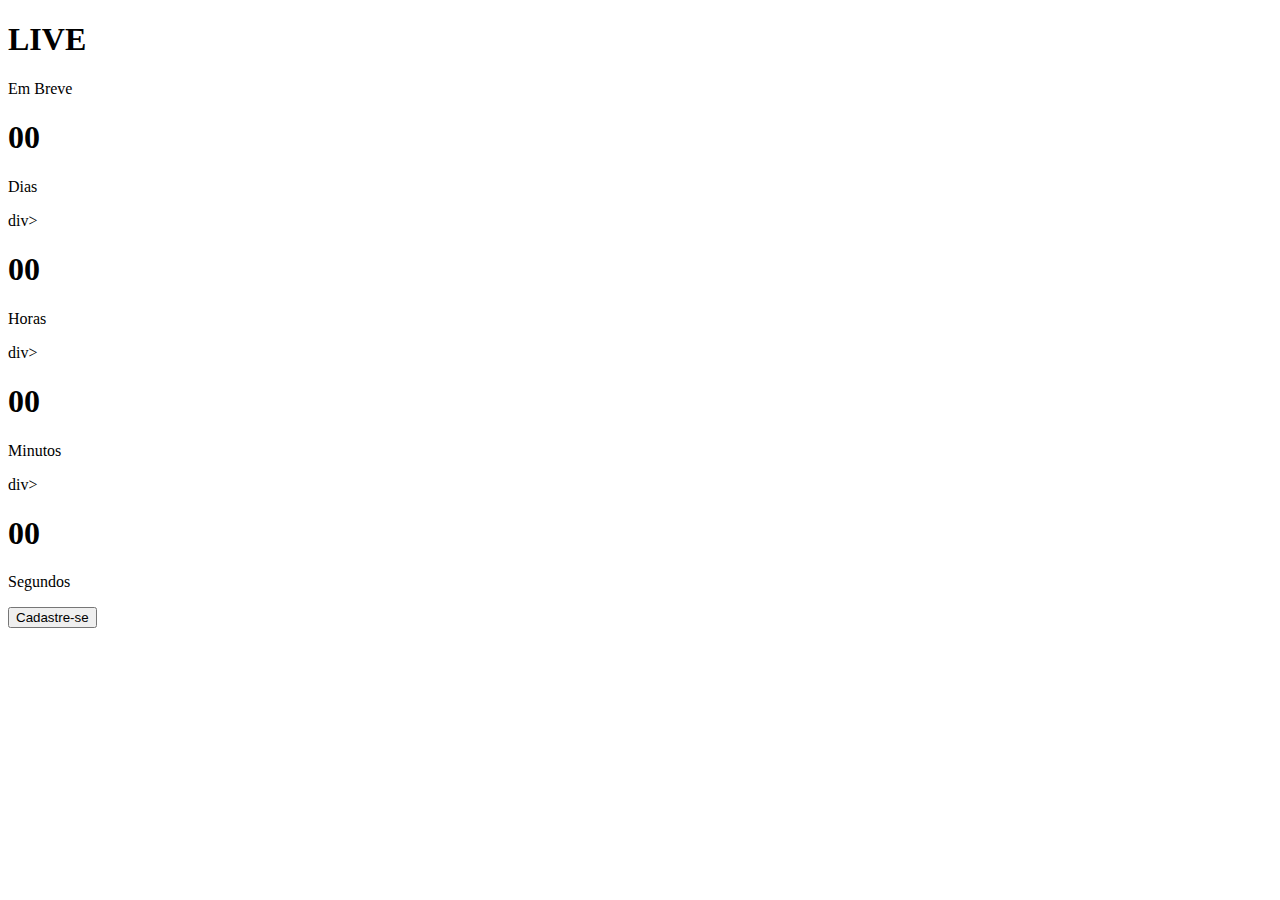
==== projeto_3/index.html @ 9d01b9fc "Js" ====
<!DOCTYPE html>
<html lang="en">
<head>
    <meta charset="UTF-8">
    <meta name="viewport" content="width=device-width, initial-scale=1.0">
    <link rel="stylesheet" href="css/style.css">
    <script src="js/scrept.js"></script>
    <title>Cronometro</title>
</head>
<body>
    <div class="container">
        <div class="title">
            <h1>LIVE</h1>
            <P>Em Breve</P>
        </div>

        <div class="contdown">
            <div>
                <h1 id="dias">00</h1>
                <p>Dias</p>
            </div>
            div>
                <h1 id="horas">00</h1>
                <p>Horas</p>
            </div>
            div>
                <h1 id="minutos">00</h1>
                <p>Minutos</p>
            </div>
            div>
                <h1 id="segundos">00</h1>
                <p>Segundos</p>
            </div>
            <button>Cadastre-se</button>
        </div>
    </div>
</body>
</html>
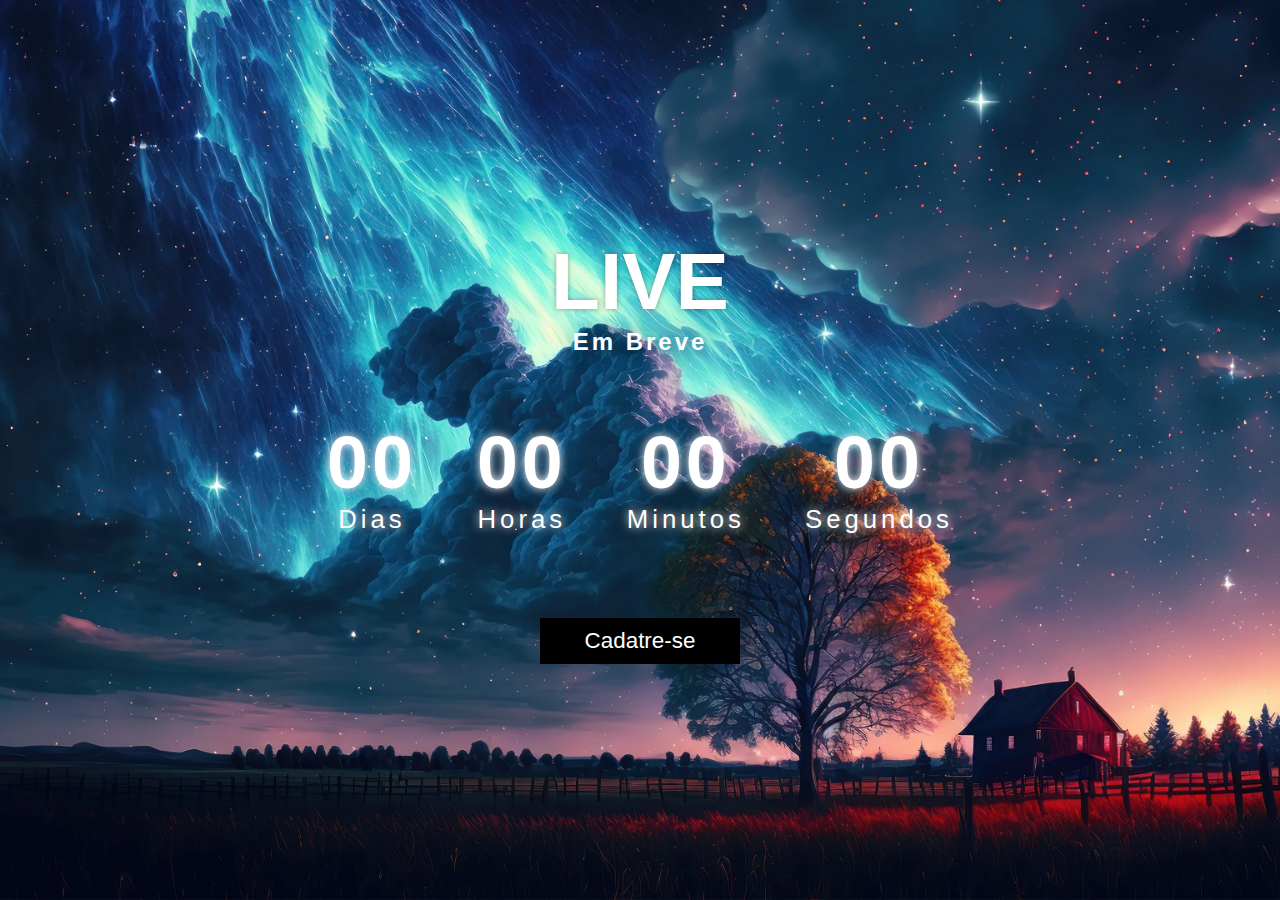
==== commit 52af6270: "js" ====
--- a/projeto_3/index.html
+++ b/projeto_3/index.html
@@ -19,19 +19,22 @@
                 <h1 id="dias">00</h1>
                 <p>Dias</p>
             </div>
-            div>
+            <div>
                 <h1 id="horas">00</h1>
                 <p>Horas</p>
             </div>
-            div>
+            <div>
                 <h1 id="minutos">00</h1>
                 <p>Minutos</p>
             </div>
-            div>
+            <div>
                 <h1 id="segundos">00</h1>
                 <p>Segundos</p>
             </div>
-            <button>Cadastre-se</button>
+        </div>
+        
+        <div class="buttom">
+            <p>Cadatre-se</p>
         </div>
     </div>
 </body>
--- a/projeto_3/css/style.css
+++ b/projeto_3/css/style.css
@@ -0,0 +1,75 @@
+* {
+    padding: 0px;
+    margin: 0px;
+    box-sizing: border-box;
+}
+
+body {
+    height: 100vh;
+    background: url(../img/foto03.webp) center center;
+    background-repeat: no-repeat;
+    background-size: cover;
+    
+    font-family: Arial, Helvetica, sans-serif;
+    display: flex;
+    justify-content: center;
+    align-items: center;
+    color: #ffffff;
+}
+
+.container {
+    text-align: center;
+}
+
+.title {
+    margin-bottom: 4em;
+}
+
+.title h1 {
+    color: rgb(255, 255, 255);
+    font-size: 5em;
+    text-shadow: 0px 0px 5px rgba(0, 0, 0, 0.371);
+}
+
+.title p {
+    font-size: 1.5em;
+    letter-spacing: 3px;
+    color: rgb(255, 255, 255);
+    font-weight: bold;
+    text-shadow: 0px 0px 20px rgba(0, 0, 0, 0.568);
+}
+
+.contdown {
+    display: flex;
+    gap: 60px;
+    margin-bottom: 2.3em;
+    text-shadow: 0px 0px 10px white;
+    font-size: 2.3em;
+    letter-spacing: 4px;
+}
+
+.contdown p {
+    font-size: .7em;
+}
+
+.butotm {
+    margin: auto;
+    display: block;
+}
+
+.buttom p{
+    font-size: 1.4em;
+    background-color: black;
+    width: 200px;
+    display: inline-block;
+    margin: auto;
+    padding: 10px 0px;
+    transition: .3s;
+}
+
+.buttom p:hover {
+    outline: 5px solid blue;
+    background-color: rgba(0, 0, 255, 0);
+    cursor: pointer;
+    transform: scale(1.1);
+}
